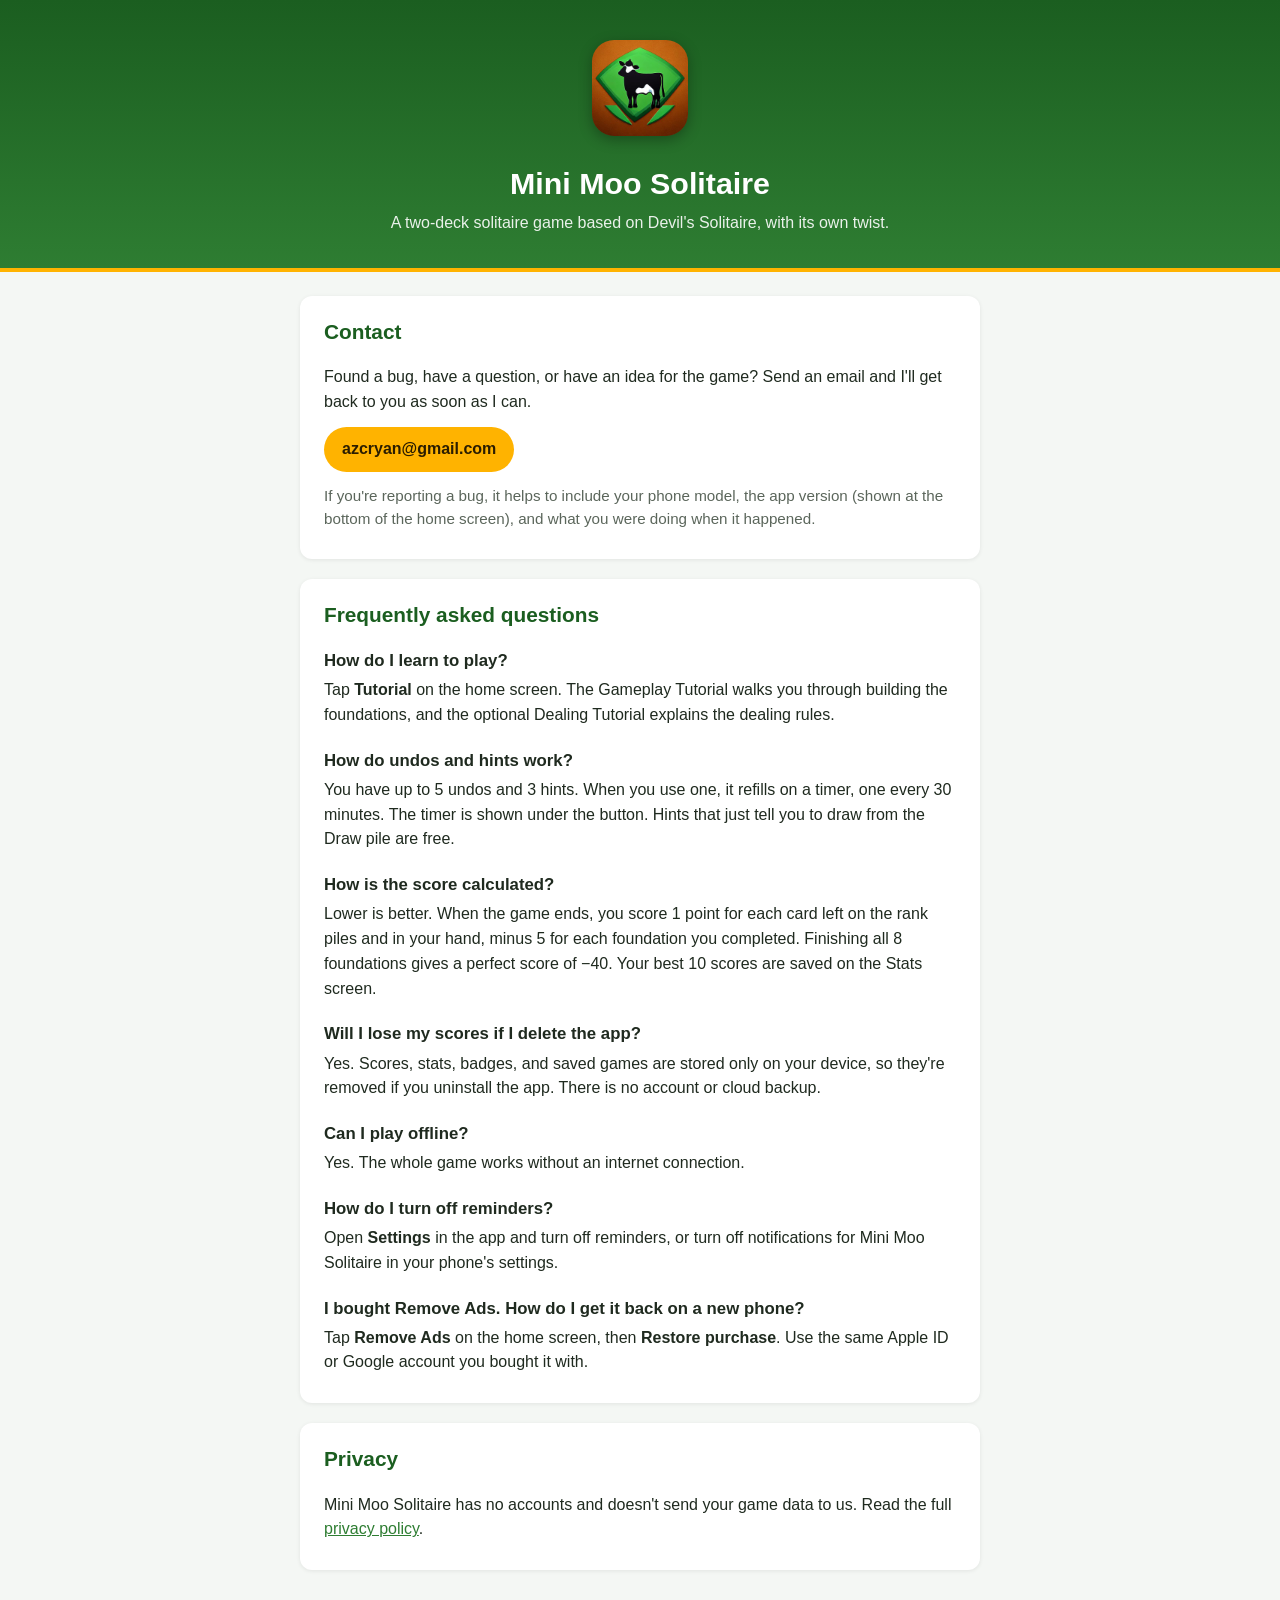
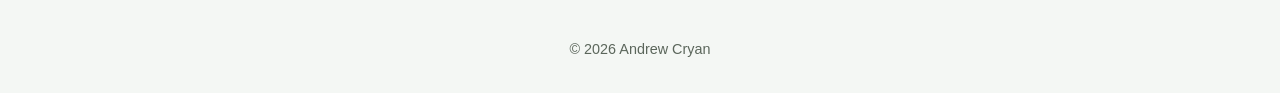
==== index.html @ 67b8232c "Add Mini Moo Solitaire support page Co-Authored-By: Claude Opus 5.5 <noreply@anthropic.com>" ====
<!DOCTYPE html>
<html lang="en">
<head>
  <meta charset="utf-8">
  <meta name="viewport" content="width=device-width, initial-scale=1">
  <title>Mini Moo Solitaire – Support</title>
  <meta name="description" content="Help and contact information for Mini Moo Solitaire, a two-deck solitaire game for iPhone and Android.">
  <link rel="icon" href="icon.jpg">
  <style>
    :root {
      --green: #1b5e20;
      --green-light: #2e7d32;
      --gold: #ffb300;
      --text: #1f2a1f;
      --muted: #5b665b;
    }
    * { box-sizing: border-box; }
    body {
      margin: 0;
      font-family: -apple-system, BlinkMacSystemFont, "Segoe UI", Roboto, Helvetica, Arial, sans-serif;
      color: var(--text);
      background: #f4f7f4;
      line-height: 1.55;
    }
    header {
      background: linear-gradient(180deg, var(--green), var(--green-light));
      border-bottom: 4px solid var(--gold);
      color: #fff;
      text-align: center;
      padding: 40px 20px 32px;
    }
    header img {
      width: 96px;
      height: 96px;
      border-radius: 22px;
      box-shadow: 0 4px 14px rgba(0, 0, 0, 0.3);
    }
    header h1 { margin: 16px 0 4px; font-size: 1.9rem; }
    header p { margin: 0; opacity: 0.9; }
    main { max-width: 720px; margin: 0 auto; padding: 24px 20px 48px; }
    section {
      background: #fff;
      border-radius: 12px;
      padding: 20px 24px;
      margin-bottom: 20px;
      box-shadow: 0 1px 4px rgba(0, 0, 0, 0.08);
    }
    h2 { margin-top: 0; color: var(--green); font-size: 1.3rem; }
    h3 { margin: 20px 0 4px; font-size: 1.05rem; }
    h3:first-of-type { margin-top: 8px; }
    p { margin: 0 0 8px; }
    a { color: var(--green-light); }
    .contact {
      display: inline-block;
      margin-top: 4px;
      padding: 10px 18px;
      background: var(--gold);
      color: #2b1d00;
      font-weight: 600;
      border-radius: 999px;
      text-decoration: none;
    }
    .note { color: var(--muted); font-size: 0.95rem; }
    footer { text-align: center; color: var(--muted); font-size: 0.9rem; padding-bottom: 32px; }
  </style>
</head>
<body>
  <header>
    <img src="icon.jpg" alt="Mini Moo Solitaire app icon">
    <h1>Mini Moo Solitaire</h1>
    <p>A two-deck solitaire game based on Devil's Solitaire, with its own twist.</p>
  </header>

  <main>
    <section>
      <h2>Contact</h2>
      <p>Found a bug, have a question, or have an idea for the game? Send an email and I'll get back to you as soon as I can.</p>
      <a class="contact" href="mailto:azcryan@gmail.com?subject=Mini%20Moo%20Solitaire%20support">azcryan@gmail.com</a>
      <p class="note" style="margin-top:12px">If you're reporting a bug, it helps to include your phone model, the app version (shown at the bottom of the home screen), and what you were doing when it happened.</p>
    </section>

    <section>
      <h2>Frequently asked questions</h2>

      <h3>How do I learn to play?</h3>
      <p>Tap <strong>Tutorial</strong> on the home screen. The Gameplay Tutorial walks you through building the foundations, and the optional Dealing Tutorial explains the dealing rules.</p>

      <h3>How do undos and hints work?</h3>
      <p>You have up to 5 undos and 3 hints. When you use one, it refills on a timer, one every 30 minutes. The timer is shown under the button. Hints that just tell you to draw from the Draw pile are free.</p>

      <h3>How is the score calculated?</h3>
      <p>Lower is better. When the game ends, you score 1 point for each card left on the rank piles and in your hand, minus 5 for each foundation you completed. Finishing all 8 foundations gives a perfect score of −40. Your best 10 scores are saved on the Stats screen.</p>

      <h3>Will I lose my scores if I delete the app?</h3>
      <p>Yes. Scores, stats, badges, and saved games are stored only on your device, so they're removed if you uninstall the app. There is no account or cloud backup.</p>

      <h3>Can I play offline?</h3>
      <p>Yes. The whole game works without an internet connection.</p>

      <h3>How do I turn off reminders?</h3>
      <p>Open <strong>Settings</strong> in the app and turn off reminders, or turn off notifications for Mini Moo Solitaire in your phone's settings.</p>

      <h3>I bought Remove Ads. How do I get it back on a new phone?</h3>
      <p>Tap <strong>Remove Ads</strong> on the home screen, then <strong>Restore purchase</strong>. Use the same Apple ID or Google account you bought it with.</p>
    </section>

    <section>
      <h2>Privacy</h2>
      <p>Mini Moo Solitaire has no accounts and doesn't send your game data to us. Read the full <a href="https://sites.google.com/view/mini-moo-solitaire-privacy">privacy policy</a>.</p>
    </section>
  </main>

  <footer>© 2026 Andrew Cryan</footer>
</body>
</html>
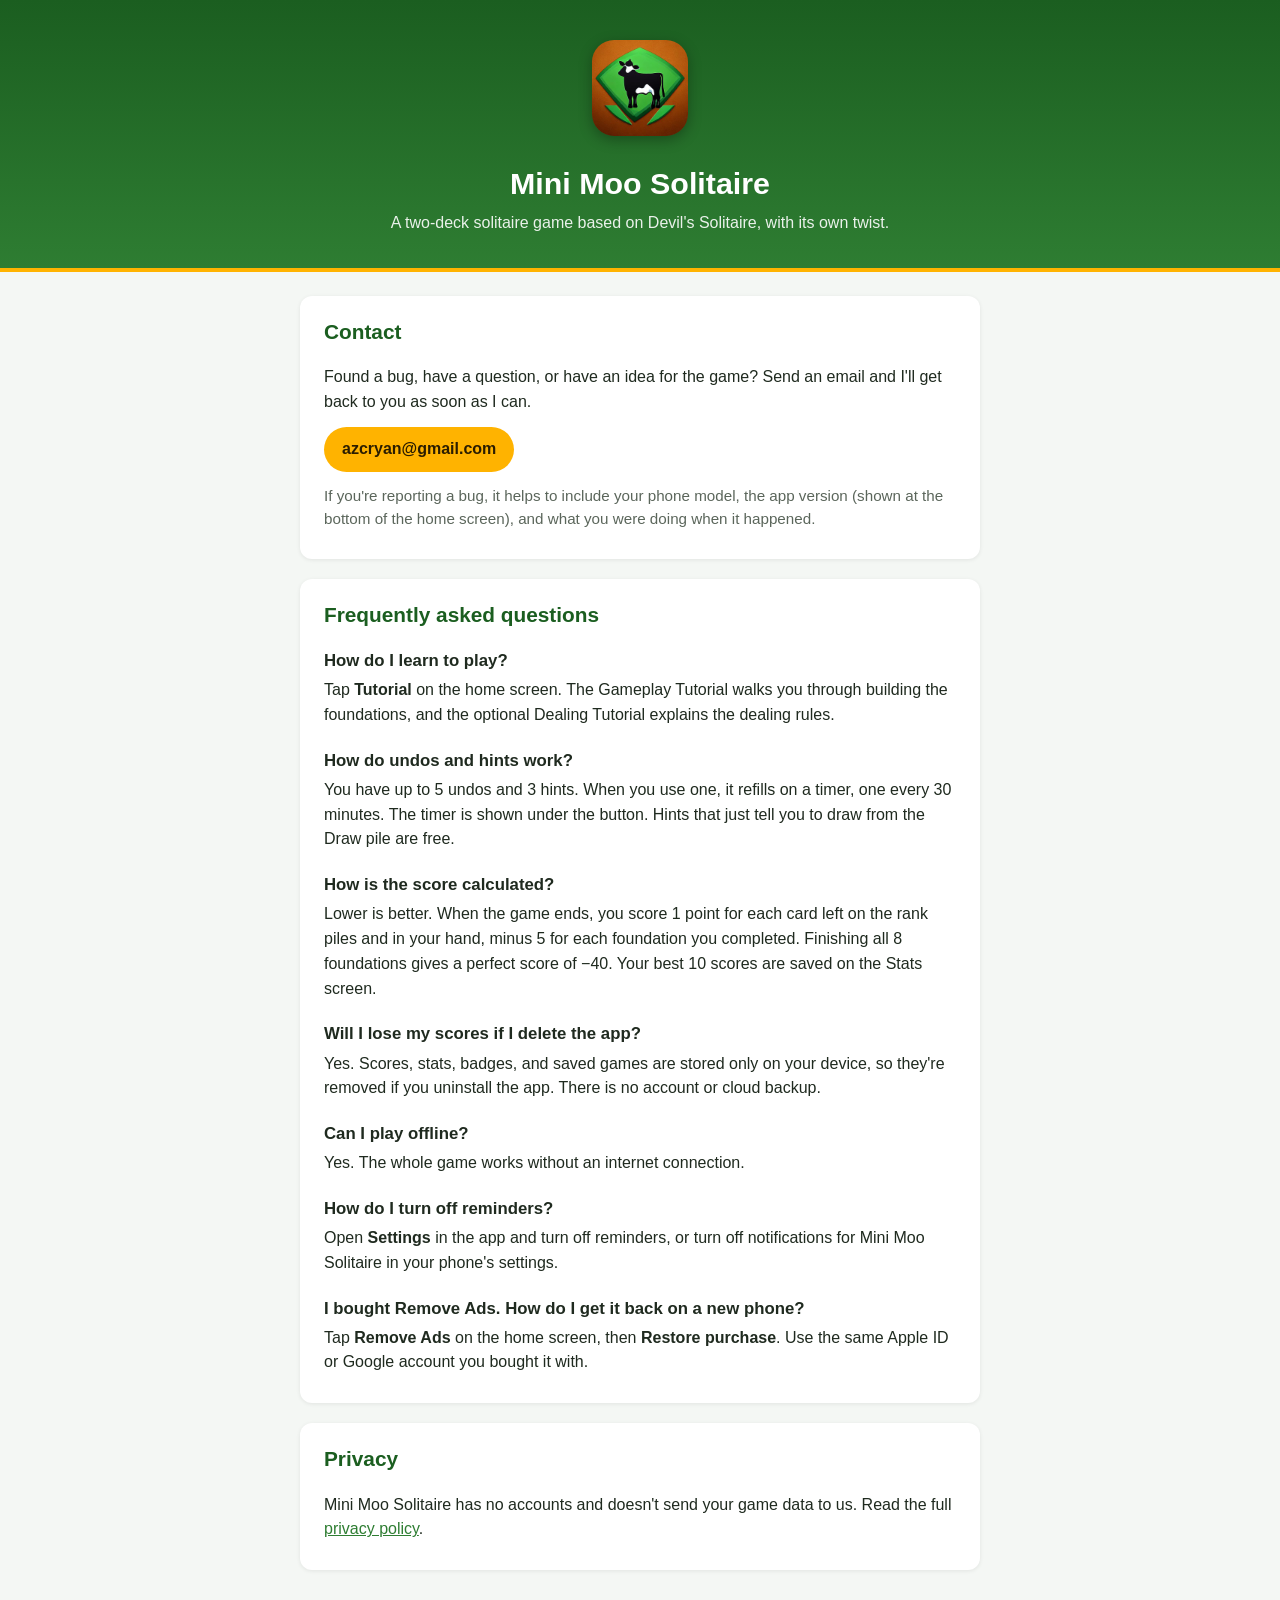
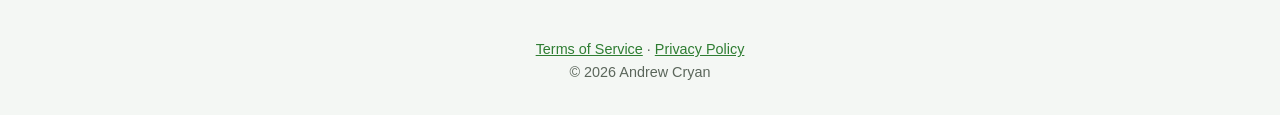
==== commit 2e2c3224: "Add Terms of Service page; share styles in style.css Co-Authored-By: Claude Opus 5.5 <noreply@anthro" ====
--- a/index.html
+++ b/index.html
@@ -6,63 +6,7 @@
   <title>Mini Moo Solitaire – Support</title>
   <meta name="description" content="Help and contact information for Mini Moo Solitaire, a two-deck solitaire game for iPhone and Android.">
   <link rel="icon" href="icon.jpg">
-  <style>
-    :root {
-      --green: #1b5e20;
-      --green-light: #2e7d32;
-      --gold: #ffb300;
-      --text: #1f2a1f;
-      --muted: #5b665b;
-    }
-    * { box-sizing: border-box; }
-    body {
-      margin: 0;
-      font-family: -apple-system, BlinkMacSystemFont, "Segoe UI", Roboto, Helvetica, Arial, sans-serif;
-      color: var(--text);
-      background: #f4f7f4;
-      line-height: 1.55;
-    }
-    header {
-      background: linear-gradient(180deg, var(--green), var(--green-light));
-      border-bottom: 4px solid var(--gold);
-      color: #fff;
-      text-align: center;
-      padding: 40px 20px 32px;
-    }
-    header img {
-      width: 96px;
-      height: 96px;
-      border-radius: 22px;
-      box-shadow: 0 4px 14px rgba(0, 0, 0, 0.3);
-    }
-    header h1 { margin: 16px 0 4px; font-size: 1.9rem; }
-    header p { margin: 0; opacity: 0.9; }
-    main { max-width: 720px; margin: 0 auto; padding: 24px 20px 48px; }
-    section {
-      background: #fff;
-      border-radius: 12px;
-      padding: 20px 24px;
-      margin-bottom: 20px;
-      box-shadow: 0 1px 4px rgba(0, 0, 0, 0.08);
-    }
-    h2 { margin-top: 0; color: var(--green); font-size: 1.3rem; }
-    h3 { margin: 20px 0 4px; font-size: 1.05rem; }
-    h3:first-of-type { margin-top: 8px; }
-    p { margin: 0 0 8px; }
-    a { color: var(--green-light); }
-    .contact {
-      display: inline-block;
-      margin-top: 4px;
-      padding: 10px 18px;
-      background: var(--gold);
-      color: #2b1d00;
-      font-weight: 600;
-      border-radius: 999px;
-      text-decoration: none;
-    }
-    .note { color: var(--muted); font-size: 0.95rem; }
-    footer { text-align: center; color: var(--muted); font-size: 0.9rem; padding-bottom: 32px; }
-  </style>
+  <link rel="stylesheet" href="style.css">
 </head>
 <body>
   <header>
@@ -110,6 +54,6 @@
     </section>
   </main>
 
-  <footer>© 2026 Andrew Cryan</footer>
+  <footer><a href="terms.html">Terms of Service</a> · <a href="https://sites.google.com/view/mini-moo-solitaire-privacy">Privacy Policy</a><br>© 2026 Andrew Cryan</footer>
 </body>
 </html>
--- a/style.css
+++ b/style.css
@@ -0,0 +1,55 @@
+:root {
+  --green: #1b5e20;
+  --green-light: #2e7d32;
+  --gold: #ffb300;
+  --text: #1f2a1f;
+  --muted: #5b665b;
+}
+* { box-sizing: border-box; }
+body {
+  margin: 0;
+  font-family: -apple-system, BlinkMacSystemFont, "Segoe UI", Roboto, Helvetica, Arial, sans-serif;
+  color: var(--text);
+  background: #f4f7f4;
+  line-height: 1.55;
+}
+header {
+  background: linear-gradient(180deg, var(--green), var(--green-light));
+  border-bottom: 4px solid var(--gold);
+  color: #fff;
+  text-align: center;
+  padding: 40px 20px 32px;
+}
+header img {
+  width: 96px;
+  height: 96px;
+  border-radius: 22px;
+  box-shadow: 0 4px 14px rgba(0, 0, 0, 0.3);
+}
+header h1 { margin: 16px 0 4px; font-size: 1.9rem; }
+header p { margin: 0; opacity: 0.9; }
+main { max-width: 720px; margin: 0 auto; padding: 24px 20px 48px; }
+section {
+  background: #fff;
+  border-radius: 12px;
+  padding: 20px 24px;
+  margin-bottom: 20px;
+  box-shadow: 0 1px 4px rgba(0, 0, 0, 0.08);
+}
+h2 { margin-top: 0; color: var(--green); font-size: 1.3rem; }
+h3 { margin: 20px 0 4px; font-size: 1.05rem; }
+h3:first-of-type { margin-top: 8px; }
+p { margin: 0 0 8px; }
+a { color: var(--green-light); }
+.contact {
+  display: inline-block;
+  margin-top: 4px;
+  padding: 10px 18px;
+  background: var(--gold);
+  color: #2b1d00;
+  font-weight: 600;
+  border-radius: 999px;
+  text-decoration: none;
+}
+.note { color: var(--muted); font-size: 0.95rem; }
+footer { text-align: center; color: var(--muted); font-size: 0.9rem; padding-bottom: 32px; }
